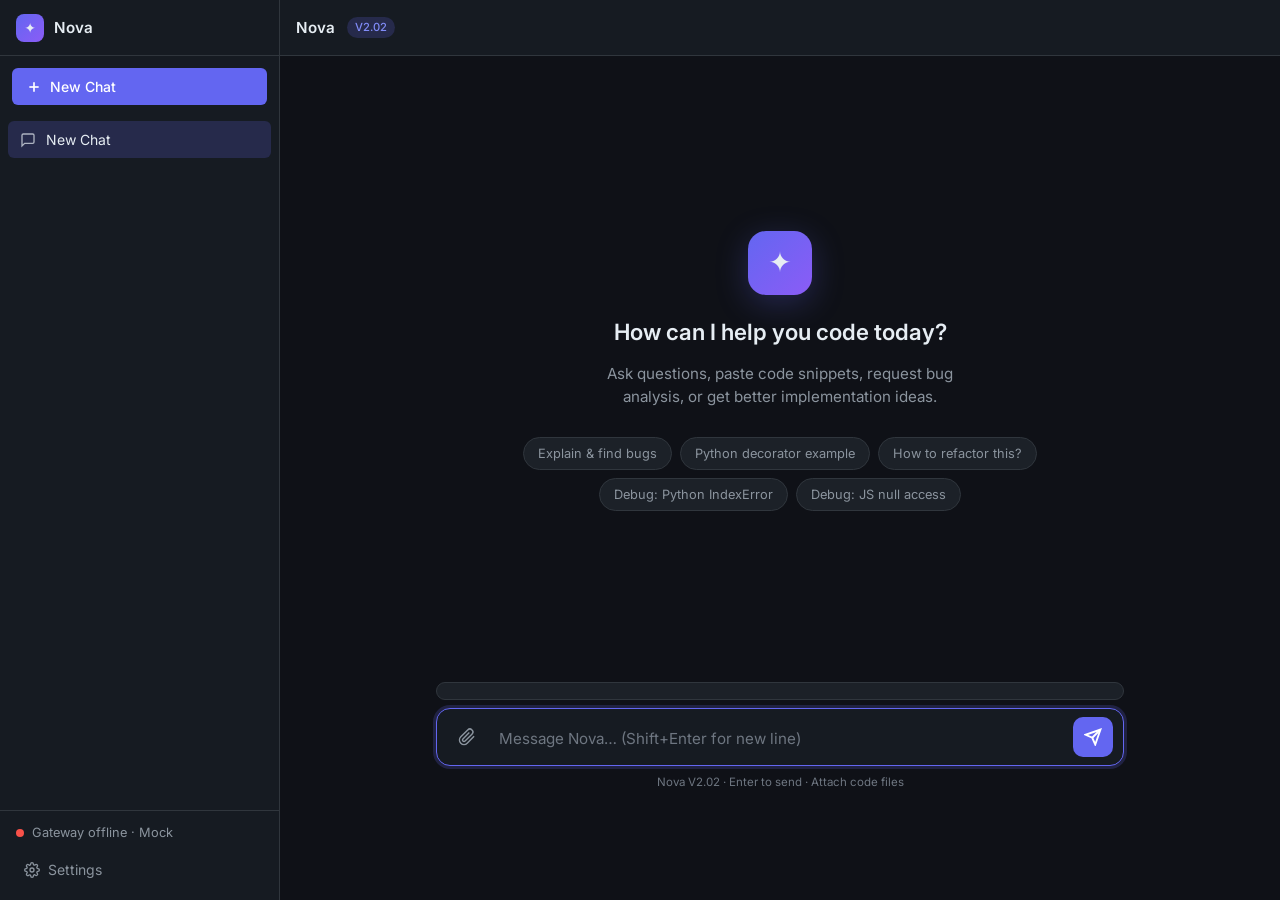
==== personal-coding-ai/index.html @ 7f5fce82 "Add files via upload" ====
<!DOCTYPE html>
<html lang="en" dir="ltr">
<head>
  <meta charset="UTF-8" />
  <meta name="viewport" content="width=device-width, initial-scale=1.0, viewport-fit=cover" />
  <meta name="description" content="Nova – Your personal coding AI assistant" />
  <meta name="theme-color" content="#0f1117" />
  <!-- Prevent stale cached assets after updates -->
  <meta http-equiv="Cache-Control" content="no-cache, no-store, must-revalidate" />
  <meta http-equiv="Pragma" content="no-cache" />
  <meta http-equiv="Expires" content="0" />
  <title>Nova</title>

  <link rel="preconnect" href="https://fonts.googleapis.com" />
  <link rel="preconnect" href="https://fonts.gstatic.com" crossorigin />
  <link href="https://fonts.googleapis.com/css2?family=Inter:wght@400;500;600;700&family=JetBrains+Mono:wght@400;500&display=swap" rel="stylesheet" />

  <link rel="stylesheet" href="css/style.css?v=2.02.1" />
</head>
<body>

  <div id="mobile-overlay" class="mobile-overlay" aria-hidden="true"></div>

  <!-- ========== Sidebar ========== -->
  <aside id="sidebar" class="sidebar" aria-label="Sidebar">
    <div class="sidebar-header">
      <div class="logo">
        <div class="logo-icon" aria-hidden="true">✦</div>
        <span>Nova</span>
      </div>
    </div>

    <button type="button" id="new-chat-btn" class="new-chat-btn">
      <svg width="16" height="16" viewBox="0 0 24 24" fill="none" stroke="currentColor" stroke-width="2.5" aria-hidden="true">
        <line x1="12" y1="5" x2="12" y2="19"/>
        <line x1="5" y1="12" x2="19" y2="12"/>
      </svg>
      New Chat
    </button>

    <div id="conversation-list" class="conversation-list" role="list">
      <!-- Conversations injected by JS -->
    </div>

    <div class="sidebar-footer">
      <div class="status-row">
        <span id="status-dot" class="status-dot online" aria-hidden="true"></span>
        <span id="status-text">Ready</span>
      </div>
      <button type="button" id="settings-btn" class="settings-btn">
        <svg width="16" height="16" viewBox="0 0 24 24" fill="none" stroke="currentColor" stroke-width="2" aria-hidden="true">
          <circle cx="12" cy="12" r="3"/>
          <path d="M19.4 15a1.65 1.65 0 0 0 .33 1.82l.06.06a2 2 0 0 1-2.83 2.83l-.06-.06a1.65 1.65 0 0 0-1.82-.33 1.65 1.65 0 0 0-1 1.51V21a2 2 0 0 1-4 0v-.09A1.65 1.65 0 0 0 9 19.4a1.65 1.65 0 0 0-1.82.33l-.06.06a2 2 0 0 1-2.83-2.83l.06-.06A1.65 1.65 0 0 0 4.68 15a1.65 1.65 0 0 0-1.51-1H3a2 2 0 0 1 0-4h.09A1.65 1.65 0 0 0 4.6 9a1.65 1.65 0 0 0-.33-1.82l-.06-.06a2 2 0 0 1 2.83-2.83l.06.06A1.65 1.65 0 0 0 9 4.68a1.65 1.65 0 0 0 1-1.51V3a2 2 0 0 1 4 0v.09a1.65 1.65 0 0 0 1 1.51 1.65 1.65 0 0 0 1.82-.33l.06-.06a2 2 0 0 1 2.83 2.83l-.06.06A1.65 1.65 0 0 0 19.4 9a1.65 1.65 0 0 0 1.51 1H21a2 2 0 0 1 0 4h-.09a1.65 1.65 0 0 0-1.51 1z"/>
        </svg>
        Settings
      </button>
    </div>
  </aside>

  <!-- ========== Main ========== -->
  <div class="main" id="main-panel">
    <header class="topbar">
      <button type="button" id="sidebar-toggle" class="sidebar-toggle" aria-label="Toggle sidebar">
        <svg width="20" height="20" viewBox="0 0 24 24" fill="none" stroke="currentColor" stroke-width="2" aria-hidden="true">
          <line x1="3" y1="12" x2="21" y2="12"/>
          <line x1="3" y1="6" x2="21" y2="6"/>
          <line x1="3" y1="18" x2="21" y2="18"/>
        </svg>
      </button>
      <span class="topbar-title">Nova</span>
      <span class="topbar-badge" id="version-badge">V2.02</span>
    </header>

    <div id="chat-area" class="chat-area chat-empty">
      <div id="empty-state" class="empty-state">
        <div class="empty-icon" aria-hidden="true">✦</div>
        <h2>How can I help you code today?</h2>
        <p>
          Ask questions, paste code snippets, request bug analysis,
          or get better implementation ideas.
        </p>
        <div class="suggestion-chips">
          <button type="button" class="chip" data-prompt="این تابع رو توضیح بده و اگر باگی داره بگو">Explain &amp; find bugs</button>
          <button type="button" class="chip" data-prompt="یک مثال ساده از decorator در Python بزن">Python decorator example</button>
          <button type="button" class="chip" data-prompt="چطور این کد رو تمیزتر بنویسم؟">How to refactor this?</button>
          <button type="button" class="chip" data-debug-sample="py-indexerror">Debug: Python IndexError</button>
          <button type="button" class="chip" data-debug-sample="js-null-access">Debug: JS null access</button>
        </div>
      </div>

      <div id="messages" class="messages" style="display:none;" role="log" aria-live="polite"></div>
    </div>

    <div class="composer-wrap" id="composer-wrap">
      <div id="attach-preview" class="attach-preview" hidden></div>
      <div id="composer" class="composer">
        <button type="button" id="upload-btn" class="icon-btn" aria-label="Upload file" title="Upload file">
          <svg width="18" height="18" viewBox="0 0 24 24" fill="none" stroke="currentColor" stroke-width="2" aria-hidden="true">
            <path d="M21.44 11.05l-9.19 9.19a6 6 0 0 1-8.49-8.49l9.19-9.19a4 4 0 0 1 5.66 5.66l-9.2 9.19a2 2 0 0 1-2.83-2.83l8.49-8.48"/>
          </svg>
        </button>
        <input type="file" id="file-input" hidden accept=".py,.js,.ts,.tsx,.jsx,.java,.c,.cpp,.h,.cs,.go,.rs,.rb,.php,.html,.css,.json,.yaml,.yml,.xml,.md,.txt,.sql,.sh,.vue,.kt,.swift,.toml" />
        <textarea
          id="message-input"
          rows="1"
          placeholder="Message Nova… (Shift+Enter for new line)"
          maxlength="8000"
          aria-label="Message input"
        ></textarea>
        <button type="button" id="send-btn" class="send-btn" aria-label="Send message">
          <svg width="18" height="18" viewBox="0 0 24 24" fill="none" stroke="currentColor" stroke-width="2.5" aria-hidden="true">
            <line x1="22" y1="2" x2="11" y2="13"/>
            <polygon points="22 2 15 22 11 13 2 9 22 2"/>
          </svg>
        </button>
      </div>
      <div class="composer-hint">
        Nova V2.02 · Enter to send · Attach code files
      </div>
    </div>
  </div>

  <!-- ========== Settings Modal ========== -->
  <div id="settings-modal" class="modal-overlay" role="dialog" aria-modal="true" aria-labelledby="settings-title">
    <div class="modal">
      <div class="modal-header">
        <h3 id="settings-title">Settings</h3>
        <button type="button" id="close-settings" class="modal-close" aria-label="Close settings">
          <svg width="18" height="18" viewBox="0 0 24 24" fill="none" stroke="currentColor" stroke-width="2" aria-hidden="true">
            <line x1="18" y1="6" x2="6" y2="18"/>
            <line x1="6" y1="6" x2="18" y2="18"/>
          </svg>
        </button>
      </div>
      <div class="modal-body">
        <div class="form-group">
          <label for="theme-select">Theme</label>
          <select id="theme-select">
            <option value="dark">Dark</option>
            <option value="light">Light</option>
          </select>
        </div>
        <div class="form-group">
          <label for="gateway-url">Gateway URL</label>
          <input type="text" id="gateway-url" placeholder="http://127.0.0.1:8000" />
        </div>
        <div class="form-group">
          <label>AI Mode</label>
          <input type="text" id="ai-mode-label" value="Nova V2.02" disabled />
        </div>
        <p class="modal-note">
          Run <code>python server.py</code> with AI_API_KEY in .env.
          If the gateway is offline, Nova falls back to local mock automatically.
        </p>
      </div>
    </div>
  </div>

  <script src="js/config.js?v=2.02.1"></script>
  <script src="js/intent.js?v=2.02.1"></script>
  <script src="js/upload.js?v=2.02.1"></script>
  <script src="js/analysis.js?v=2.02.1"></script>
  <script src="js/debugger.js?v=2.02.1"></script>
  <script src="js/ui.js?v=2.02.1"></script>
  <script src="js/chat.js?v=2.02.1"></script>
  <script src="js/app.js?v=2.02.1"></script>

  <script>
    document.querySelectorAll(".chip").forEach((chip) => {
      chip.addEventListener("click", () => {
        const sampleId = chip.getAttribute("data-debug-sample");
        if (sampleId && window.Debugger && Debugger.runSample) {
          const session = Debugger.runSample(sampleId);
          const report = Debugger.formatReport(session);
          const sample = (Debugger.getSamples() || []).find((s) => s.id === sampleId);
          const input = document.getElementById("message-input");
          // Prefer full debug via chat so history is preserved
          if (input && window.Chat) {
            const codeHint = sampleId === "py-indexerror"
              ? "```python\ndef first_item(items):\n    return items[0]\n\nprint(first_item([]))\n```\n\nIndexError: list index out of range"
              : sampleId === "js-null-access"
              ? "```javascript\nfunction getName(user) {\n  return user.name.toUpperCase();\n}\nconsole.log(getName(null));\n```\n\nTypeError: Cannot read properties of null"
              : (chip.dataset.prompt || "Debug this");
            input.value = "این کد باگ داره، تحلیل کن:\n" + codeHint;
            if (typeof UI !== "undefined") UI.autoResizeTextarea();
            Chat.sendMessage(input.value);
          }
          return;
        }
        const input = document.getElementById("message-input");
        if (input) {
          input.value = chip.dataset.prompt || chip.textContent;
          input.focus();
          if (typeof UI !== "undefined") UI.autoResizeTextarea();
        }
      });
    });
  </script>
</body>
</html>
---- personal-coding-ai/css/style.css ----
/* ============================================================
   Nova – V1.0 Styles
   Modern, minimal, coding-assistant aesthetic
   ============================================================ */

:root {
  --bg-primary: #0f1117;
  --bg-secondary: #161b22;
  --bg-tertiary: #1c2128;
  --bg-hover: #21262d;
  --bg-user: #1f6feb22;
  --bg-ai: #161b22;

  --border: #30363d;
  --border-light: #21262d;

  --text-primary: #e6edf3;
  --text-secondary: #8b949e;
  --text-muted: #6e7681;

  --accent: #6366f1;
  --accent-hover: #818cf8;
  --accent-soft: #6366f133;

  --success: #3fb950;
  --danger: #f85149;
  --warning: #d29922;

  --radius: 10px;
  --radius-sm: 6px;
  --sidebar-width: 280px;
  --header-height: 56px;
  --composer-max: 180px;

  --font: "Inter", system-ui, -apple-system, BlinkMacSystemFont, "Segoe UI", sans-serif;
  --font-mono: "JetBrains Mono", "Fira Code", "SF Mono", Consolas, monospace;

  --shadow: 0 4px 24px rgba(0, 0, 0, 0.35);
  --transition: 0.2s ease;
}

/* ---------- Light theme ---------- */
[data-theme="light"] {
  --bg-primary: #f6f8fa;
  --bg-secondary: #ffffff;
  --bg-tertiary: #eef1f5;
  --bg-hover: #e6eaf0;
  --bg-user: #ddf4ff;
  --bg-ai: #ffffff;

  --border: #d0d7de;
  --border-light: #e6eaf0;

  --text-primary: #1f2328;
  --text-secondary: #656d76;
  --text-muted: #8b949e;

  --accent: #6366f1;
  --accent-hover: #4f46e5;
  --accent-soft: #6366f122;

  --success: #1a7f37;
  --danger: #cf222e;
  --warning: #9a6700;

  --shadow: 0 4px 24px rgba(0, 0, 0, 0.08);
}

[data-theme="light"] .code-block {
  background: #f0f3f6;
  border-color: var(--border);
}

[data-theme="light"] .code-block code {
  color: #1f2328;
}

[data-theme="light"] .inline-code {
  background: #eef1f5;
  color: #0550ae;
}

[data-theme="light"] .message-user .message-body {
  border-color: #54aeff66;
}



*,
*::before,
*::after {
  box-sizing: border-box;
  margin: 0;
  padding: 0;
}

html, body {
  height: 100%;
  font-family: var(--font);
  background: var(--bg-primary);
  color: var(--text-primary);
  line-height: 1.55;
  -webkit-font-smoothing: antialiased;
}

body {
  display: flex;
  overflow: hidden;
}

button {
  font-family: inherit;
  cursor: pointer;
  border: none;
  background: none;
  color: inherit;
}

textarea {
  font-family: inherit;
  color: inherit;
  background: transparent;
  border: none;
  outline: none;
  resize: none;
}

/* ---------- Sidebar ---------- */
.sidebar {
  width: var(--sidebar-width);
  min-width: var(--sidebar-width);
  height: 100vh;
  background: var(--bg-secondary);
  border-right: 1px solid var(--border);
  display: flex;
  flex-direction: column;
  transition: transform var(--transition);
  z-index: 40;
}

.sidebar-header {
  height: var(--header-height);
  padding: 0 16px;
  display: flex;
  align-items: center;
  justify-content: space-between;
  border-bottom: 1px solid var(--border);
  flex-shrink: 0;
}

.logo {
  display: flex;
  align-items: center;
  gap: 10px;
  font-weight: 600;
  font-size: 0.95rem;
}

.logo-icon {
  width: 28px;
  height: 28px;
  background: linear-gradient(135deg, #6366f1, #8b5cf6);
  border-radius: 8px;
  display: flex;
  align-items: center;
  justify-content: center;
  font-size: 14px;
}

.new-chat-btn {
  display: flex;
  align-items: center;
  gap: 8px;
  margin: 12px;
  padding: 10px 14px;
  background: var(--accent);
  color: #fff;
  border-radius: var(--radius-sm);
  font-size: 0.875rem;
  font-weight: 500;
  transition: background var(--transition);
}

.new-chat-btn:hover {
  background: var(--accent-hover);
}

.conversation-list {
  flex: 1;
  overflow-y: auto;
  padding: 4px 8px 16px;
}

.conv-empty {
  padding: 16px;
  text-align: center;
  color: var(--text-muted);
  font-size: 0.85rem;
}

.conv-item {
  width: 100%;
  display: flex;
  align-items: center;
  gap: 10px;
  padding: 10px 12px;
  border-radius: var(--radius-sm);
  color: var(--text-secondary);
  font-size: 0.875rem;
  text-align: left;
  transition: background var(--transition), color var(--transition);
  margin-bottom: 2px;
}

.conv-item:hover {
  background: var(--bg-hover);
  color: var(--text-primary);
}

.conv-item.active {
  background: var(--accent-soft);
  color: var(--text-primary);
}

.conv-icon {
  flex-shrink: 0;
  opacity: 0.7;
}

.conv-title {
  overflow: hidden;
  text-overflow: ellipsis;
  white-space: nowrap;
}

.sidebar-footer {
  padding: 12px;
  border-top: 1px solid var(--border);
  flex-shrink: 0;
}

.status-row {
  display: flex;
  align-items: center;
  gap: 8px;
  font-size: 0.8rem;
  color: var(--text-secondary);
  margin-bottom: 8px;
  padding: 0 4px;
}

.status-dot {
  width: 8px;
  height: 8px;
  border-radius: 50%;
  background: var(--text-muted);
}

.status-dot.online {
  background: var(--success);
  box-shadow: 0 0 6px var(--success);
}

.status-dot.offline {
  background: var(--danger);
}

.settings-btn {
  width: 100%;
  display: flex;
  align-items: center;
  gap: 8px;
  padding: 10px 12px;
  border-radius: var(--radius-sm);
  color: var(--text-secondary);
  font-size: 0.875rem;
  transition: background var(--transition);
}

.settings-btn:hover {
  background: var(--bg-hover);
  color: var(--text-primary);
}

/* ---------- Main area ---------- */
.main {
  flex: 1;
  display: flex;
  flex-direction: column;
  height: 100vh;
  min-width: 0;
  background: var(--bg-primary);
}

.topbar {
  height: var(--header-height);
  padding: 0 16px;
  display: flex;
  align-items: center;
  gap: 12px;
  border-bottom: 1px solid var(--border);
  flex-shrink: 0;
  background: var(--bg-secondary);
}

.sidebar-toggle {
  display: none;
  width: 36px;
  height: 36px;
  align-items: center;
  justify-content: center;
  border-radius: var(--radius-sm);
  color: var(--text-secondary);
}

.sidebar-toggle:hover {
  background: var(--bg-hover);
  color: var(--text-primary);
}

.topbar-title {
  font-weight: 600;
  font-size: 0.95rem;
}

.topbar-badge {
  font-size: 0.7rem;
  padding: 2px 8px;
  background: var(--accent-soft);
  color: var(--accent-hover);
  border-radius: 999px;
  font-weight: 500;
}

/* ---------- Chat area ---------- */
.chat-area {
  flex: 1;
  overflow-y: auto;
  padding: 24px 16px;
  scroll-behavior: smooth;
}

.messages {
  max-width: 780px;
  margin: 0 auto;
  display: flex;
  flex-direction: column;
  gap: 20px;
}

/* Empty state */
.empty-state {
  max-width: 520px;
  margin: 10vh auto 0;
  display: flex;
  flex-direction: column;
  align-items: center;
  text-align: center;
  gap: 12px;
  padding: 24px;
}

.empty-icon {
  width: 64px;
  height: 64px;
  background: linear-gradient(135deg, #6366f1, #8b5cf6);
  border-radius: 18px;
  display: flex;
  align-items: center;
  justify-content: center;
  font-size: 28px;
  margin-bottom: 8px;
  box-shadow: 0 8px 32px #6366f144;
}

.empty-state h2 {
  font-size: 1.4rem;
  font-weight: 600;
}

.empty-state p {
  color: var(--text-secondary);
  font-size: 0.95rem;
  max-width: 380px;
}

.suggestion-chips {
  display: flex;
  flex-wrap: wrap;
  gap: 8px;
  justify-content: center;
  margin-top: 16px;
}

.chip {
  padding: 8px 14px;
  background: var(--bg-tertiary);
  border: 1px solid var(--border);
  border-radius: 999px;
  font-size: 0.8rem;
  color: var(--text-secondary);
  transition: all var(--transition);
}

.chip:hover {
  border-color: var(--accent);
  color: var(--text-primary);
  background: var(--accent-soft);
}

/* Messages */
.message {
  display: flex;
  gap: 14px;
  animation: fadeIn 0.25s ease;
}

@keyframes fadeIn {
  from { opacity: 0; transform: translateY(6px); }
  to   { opacity: 1; transform: translateY(0); }
}

.message-avatar {
  width: 32px;
  height: 32px;
  border-radius: 8px;
  display: flex;
  align-items: center;
  justify-content: center;
  font-size: 0.7rem;
  font-weight: 700;
  flex-shrink: 0;
  margin-top: 2px;
}

.message-user .message-avatar {
  background: #1f6feb;
  color: #fff;
}

.message-assistant .message-avatar {
  background: linear-gradient(135deg, #6366f1, #8b5cf6);
  color: #fff;
}

.message-body {
  flex: 1;
  min-width: 0;
  font-size: 0.95rem;
  line-height: 1.65;
  padding-top: 4px;
}

.message-user .message-body {
  background: var(--bg-user);
  border: 1px solid #1f6feb33;
  border-radius: var(--radius);
  padding: 12px 16px;
}

.message-assistant .message-body {
  color: var(--text-primary);
}

/* Code blocks */
.code-block {
  margin: 12px 0;
  background: #0d1117;
  border: 1px solid var(--border);
  border-radius: var(--radius);
  overflow: hidden;
}

.code-header {
  display: flex;
  align-items: center;
  justify-content: space-between;
  padding: 6px 12px;
  background: var(--bg-tertiary);
  border-bottom: 1px solid var(--border);
  font-size: 0.75rem;
  color: var(--text-muted);
}

.code-lang {
  text-transform: uppercase;
  letter-spacing: 0.04em;
}

.copy-btn {
  display: flex;
  align-items: center;
  gap: 4px;
  padding: 4px 8px;
  border-radius: 4px;
  color: var(--text-secondary);
  font-size: 0.75rem;
  transition: background var(--transition), color var(--transition);
}

.copy-btn:hover {
  background: var(--bg-hover);
  color: var(--text-primary);
}

.code-block pre {
  margin: 0;
  padding: 14px 16px;
  overflow-x: auto;
  font-family: var(--font-mono);
  font-size: 0.85rem;
  line-height: 1.55;
}

.code-block code {
  font-family: inherit;
  color: #e6edf3;
}

.inline-code {
  font-family: var(--font-mono);
  font-size: 0.85em;
  background: var(--bg-tertiary);
  border: 1px solid var(--border);
  border-radius: 4px;
  padding: 1px 6px;
  color: #79c0ff;
}

/* Typing indicator */
.typing-indicator {
  display: flex;
  gap: 5px;
  padding: 8px 0;
}

.typing-indicator span {
  width: 7px;
  height: 7px;
  background: var(--text-muted);
  border-radius: 50%;
  animation: bounce 1.2s infinite ease-in-out;
}

.typing-indicator span:nth-child(2) { animation-delay: 0.15s; }
.typing-indicator span:nth-child(3) { animation-delay: 0.3s; }

@keyframes bounce {
  0%, 80%, 100% { transform: scale(0.7); opacity: 0.4; }
  40% { transform: scale(1); opacity: 1; }
}

/* ---------- Composer ---------- */
.composer-wrap {
  padding: 12px 16px 20px;
  flex-shrink: 0;
  background: linear-gradient(transparent, var(--bg-primary) 30%);
}

.composer {
  max-width: 780px;
  margin: 0 auto;
  background: var(--bg-secondary);
  border: 1px solid var(--border);
  border-radius: 14px;
  padding: 10px 12px;
  display: flex;
  align-items: flex-end;
  gap: 8px;
  transition: border-color var(--transition), box-shadow var(--transition);
}

.composer:focus-within {
  border-color: var(--accent);
  box-shadow: 0 0 0 3px var(--accent-soft);
}

#message-input {
  flex: 1;
  min-height: 24px;
  max-height: var(--composer-max);
  padding: 6px 4px;
  font-size: 0.95rem;
  line-height: 1.5;
}

#message-input::placeholder {
  color: var(--text-muted);
}

.send-btn {
  width: 36px;
  height: 36px;
  border-radius: 10px;
  background: var(--accent);
  color: #fff;
  display: flex;
  align-items: center;
  justify-content: center;
  flex-shrink: 0;
  transition: background var(--transition), opacity var(--transition);
}

.send-btn:hover:not(:disabled) {
  background: var(--accent-hover);
}

.send-btn:disabled {
  opacity: 0.45;
  cursor: not-allowed;
}

.composer-hint {
  max-width: 780px;
  margin: 8px auto 0;
  text-align: center;
  font-size: 0.72rem;
  color: var(--text-muted);
}

/* ---------- Modal ---------- */
.modal-overlay {
  position: fixed;
  inset: 0;
  background: rgba(0, 0, 0, 0.6);
  display: none;
  align-items: center;
  justify-content: center;
  z-index: 100;
  padding: 16px;
}

.modal-overlay.open {
  display: flex;
}

.modal {
  background: var(--bg-secondary);
  border: 1px solid var(--border);
  border-radius: 14px;
  width: 100%;
  max-width: 420px;
  box-shadow: var(--shadow);
  overflow: hidden;
}

.modal-header {
  display: flex;
  align-items: center;
  justify-content: space-between;
  padding: 16px 20px;
  border-bottom: 1px solid var(--border);
}

.modal-header h3 {
  font-size: 1rem;
  font-weight: 600;
}

.modal-close {
  width: 32px;
  height: 32px;
  border-radius: 8px;
  display: flex;
  align-items: center;
  justify-content: center;
  color: var(--text-secondary);
}

.modal-close:hover {
  background: var(--bg-hover);
  color: var(--text-primary);
}

.modal-body {
  padding: 20px;
}

.form-group {
  margin-bottom: 16px;
}

.form-group label {
  display: block;
  font-size: 0.8rem;
  color: var(--text-secondary);
  margin-bottom: 6px;
}

.form-group select,
.form-group input {
  width: 100%;
  padding: 10px 12px;
  background: var(--bg-tertiary);
  border: 1px solid var(--border);
  border-radius: var(--radius-sm);
  color: var(--text-primary);
  font-size: 0.9rem;
  outline: none;
}

.form-group select:focus,
.form-group input:focus {
  border-color: var(--accent);
}

.modal-note {
  font-size: 0.8rem;
  color: var(--text-muted);
  line-height: 1.5;
  margin-top: 8px;
}

/* ---------- Mobile overlay ---------- */
.mobile-overlay {
  display: none;
  position: fixed;
  inset: 0;
  background: rgba(0, 0, 0, 0.5);
  z-index: 30;
}

.mobile-overlay.visible {
  display: block;
}

/* ---------- Responsive ---------- */
@media (max-width: 767px) {
  .sidebar {
    position: fixed;
    left: 0;
    top: 0;
    bottom: 0;
    width: min(var(--sidebar-width), 85vw);
    min-width: 0;
    max-width: 320px;
    transform: translateX(-105%);
    transition: transform 0.25s ease;
    z-index: 50;
    box-shadow: none;
  }

  .sidebar.open {
    transform: translateX(0);
    box-shadow: 8px 0 32px rgba(0, 0, 0, 0.45);
  }

  .sidebar-toggle {
    display: flex;
  }

  .main {
    width: 100%;
    max-width: 100vw;
  }

  .chat-area {
    padding: 16px 12px;
  }

  .message {
    gap: 10px;
  }

  .empty-state {
    margin-top: 6vh;
  }

  body.sidebar-open {
    overflow: hidden;
  }
}

@media (min-width: 768px) {
  .sidebar {
    position: relative;
    transform: none !important;
    box-shadow: none !important;
  }

  .mobile-overlay {
    display: none !important;
  }
}

/* Scrollbar */
::-webkit-scrollbar {
  width: 6px;
  height: 6px;
}
::-webkit-scrollbar-track {
  background: transparent;
}
::-webkit-scrollbar-thumb {
  background: var(--border);
  border-radius: 3px;
}
::-webkit-scrollbar-thumb:hover {
  background: var(--text-muted);
}


/* ---------- Extra responsive safeguards ---------- */
html {
  overflow-x: hidden;
}

body {
  max-width: 100vw;
}

.main {
  overflow-x: hidden;
}

.code-block pre {
  max-width: 100%;
  word-break: normal;
  overflow-wrap: normal;
  white-space: pre;
}

.message-body {
  overflow-wrap: anywhere;
  word-break: break-word;
}

.message-body img,
.message-body pre,
.message-body table {
  max-width: 100%;
}

.composer-wrap {
  width: 100%;
}

@media (max-width: 480px) {
  .sidebar {
    width: min(var(--sidebar-width), 100vw);
    min-width: 0;
  }

  .empty-state {
    padding: 16px 12px;
    margin-top: 4vh;
  }

  .empty-state h2 {
    font-size: 1.15rem;
  }

  .suggestion-chips {
    flex-direction: column;
    align-items: stretch;
  }

  .chip {
    text-align: center;
  }

  .composer {
    border-radius: 12px;
  }

  .topbar-title {
    font-size: 0.9rem;
  }

  .message {
    gap: 8px;
  }

  .message-avatar {
    width: 28px;
    height: 28px;
    font-size: 0.65rem;
  }
}

@media (max-width: 360px) {
  .composer-hint {
    font-size: 0.65rem;
  }
}

/* ========== Nova V2.02 – Empty centered composer + Upload + Mobile ========== */

.main {
  display: flex;
  flex-direction: column;
  min-height: 0;
  height: 100%;
  max-height: 100dvh;
  overflow: hidden;
}

.chat-area {
  flex: 1 1 auto;
  min-height: 0;
  overflow-y: auto;
  overflow-x: hidden;
  -webkit-overflow-scrolling: touch;
}

/* Empty conversation: center empty-state + composer in main space */
.main.is-empty {
  justify-content: stretch;
}

.main.is-empty .chat-area {
  display: flex;
  flex-direction: column;
  justify-content: center;
  align-items: center;
  flex: 1 1 auto;
}

.main.is-empty .empty-state {
  margin: 0 auto;
  max-width: 560px;
  width: 100%;
  padding: 12px 16px 8px;
}

.main.is-empty .composer-wrap {
  position: relative;
  width: min(720px, 100%);
  margin: 0 auto 12vh;
  padding: 0 16px;
  background: transparent;
  border-top: none;
  flex-shrink: 0;
}

.main.is-empty .composer-hint {
  text-align: center;
}

/* Active chat: composer pinned bottom */
.main:not(.is-empty) .composer-wrap {
  flex-shrink: 0;
  position: sticky;
  bottom: 0;
  padding: 10px 16px calc(10px + env(safe-area-inset-bottom, 0px));
  background: linear-gradient(transparent, var(--bg-primary) 28%);
  border-top: 1px solid var(--border-light);
  width: 100%;
  max-width: 100%;
  box-sizing: border-box;
}

.composer {
  display: flex;
  align-items: flex-end;
  gap: 8px;
  width: 100%;
  max-width: 800px;
  margin: 0 auto;
  padding: 8px 10px;
  background: var(--bg-secondary);
  border: 1px solid var(--border);
  border-radius: 14px;
  box-sizing: border-box;
}

.composer textarea {
  flex: 1 1 auto;
  min-width: 0;
  max-height: var(--composer-max);
  resize: none;
  border: none;
  outline: none;
  background: transparent;
  color: var(--text-primary);
  font: inherit;
  line-height: 1.45;
  padding: 8px 4px;
}

.icon-btn,
.send-btn {
  flex: 0 0 auto;
  width: 40px;
  height: 40px;
  min-width: 40px;
  min-height: 40px;
  display: inline-flex;
  align-items: center;
  justify-content: center;
  border: none;
  border-radius: 10px;
  cursor: pointer;
  background: transparent;
  color: var(--text-secondary);
  transition: background var(--transition), color var(--transition);
}

.icon-btn:hover {
  background: var(--bg-hover);
  color: var(--text-primary);
}

.send-btn {
  background: var(--accent);
  color: #fff;
}

.send-btn:hover {
  background: var(--accent-hover);
}

.send-btn:disabled,
.icon-btn:disabled {
  opacity: 0.45;
  cursor: not-allowed;
}

.attach-preview {
  max-width: 800px;
  margin: 0 auto 8px;
  padding: 8px 12px;
  display: flex;
  align-items: center;
  gap: 10px;
  background: var(--bg-tertiary);
  border: 1px solid var(--border);
  border-radius: 10px;
  font-size: 0.85rem;
  color: var(--text-secondary);
  box-sizing: border-box;
}

.attach-preview .attach-name {
  color: var(--text-primary);
  font-weight: 500;
  overflow: hidden;
  text-overflow: ellipsis;
  white-space: nowrap;
  max-width: 50vw;
}

.attach-preview .attach-meta {
  color: var(--text-muted);
  font-size: 0.75rem;
  white-space: nowrap;
}

.attach-preview .attach-remove {
  margin-left: auto;
  border: none;
  background: transparent;
  color: var(--danger);
  cursor: pointer;
  font-size: 1.1rem;
  line-height: 1;
  padding: 4px 8px;
  min-width: 36px;
  min-height: 36px;
}

.messages {
  padding: 16px;
  padding-bottom: 8px;
  max-width: 860px;
  margin: 0 auto;
  width: 100%;
  box-sizing: border-box;
}

.code-block {
  max-width: 100%;
  overflow-x: auto;
  -webkit-overflow-scrolling: touch;
}

/* Mobile layout hardening */
@media (max-width: 767px) {
  html, body {
    height: 100%;
    height: 100dvh;
    overflow: hidden;
  }

  .app-shell,
  body > .sidebar,
  .main {
    max-width: 100vw;
  }

  .main {
    width: 100%;
    min-width: 0;
  }

  .topbar {
    padding-left: 8px;
    padding-right: 8px;
  }

  .main.is-empty .composer-wrap {
    margin-bottom: max(24px, env(safe-area-inset-bottom));
    padding: 0 12px;
  }

  .main:not(.is-empty) .composer-wrap {
    padding-left: 10px;
    padding-right: 10px;
  }

  .composer {
    border-radius: 12px;
    gap: 6px;
  }

  .icon-btn,
  .send-btn {
    width: 44px;
    height: 44px;
    min-width: 44px;
    min-height: 44px;
  }

  .message {
    padding-left: 0;
    padding-right: 0;
  }

  .message-body {
    max-width: calc(100vw - 72px);
  }
}

@media (max-width: 480px) {
  .empty-state h2 {
    font-size: 1.2rem;
  }
  .empty-state p {
    font-size: 0.9rem;
  }
  .attach-preview .attach-name {
    max-width: 40vw;
  }
}
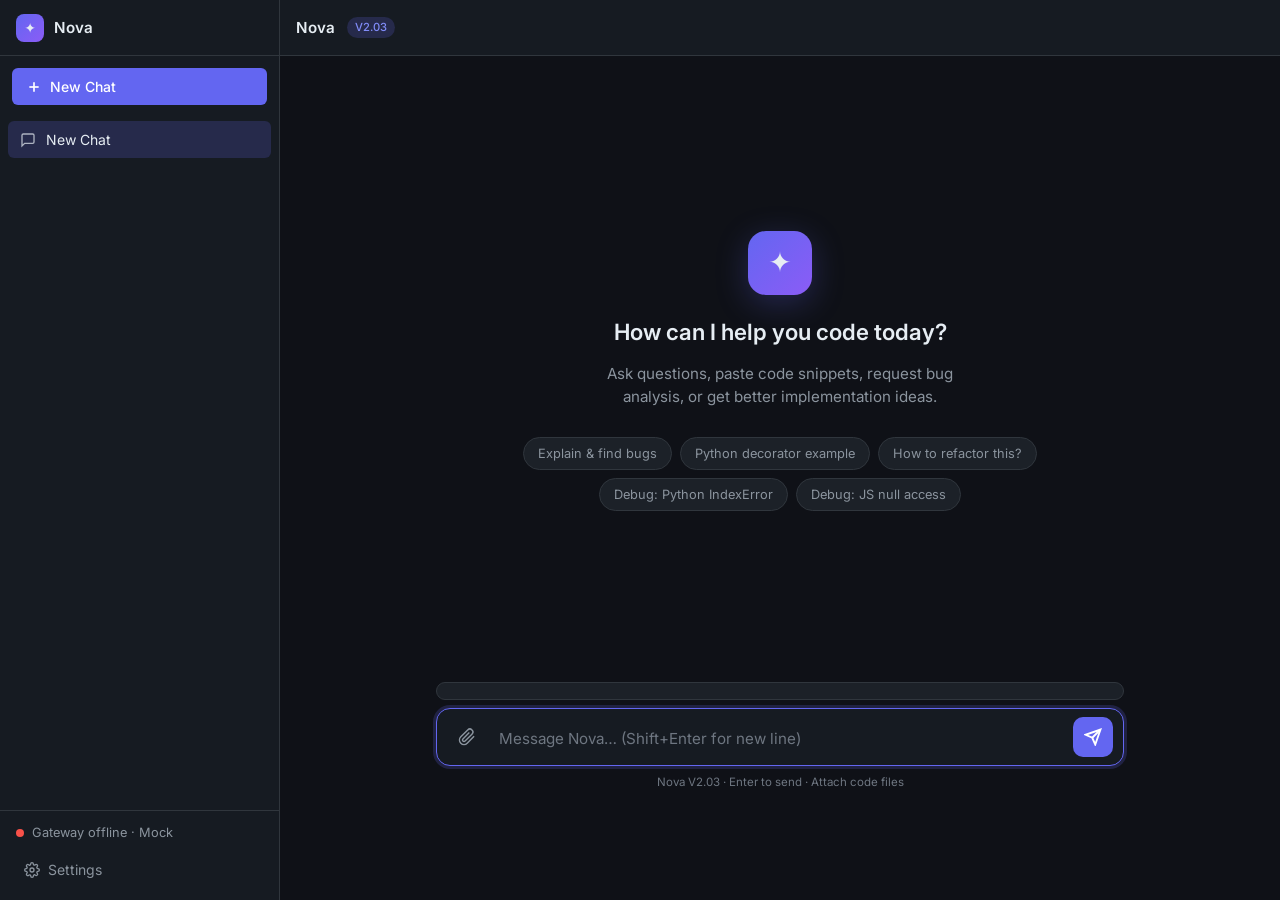
==== commit 3a19a26b: "Add files via upload" ====
--- a/personal-coding-ai/index.html
+++ b/personal-coding-ai/index.html
@@ -15,7 +15,7 @@
   <link rel="preconnect" href="https://fonts.gstatic.com" crossorigin />
   <link href="https://fonts.googleapis.com/css2?family=Inter:wght@400;500;600;700&family=JetBrains+Mono:wght@400;500&display=swap" rel="stylesheet" />
 
-  <link rel="stylesheet" href="css/style.css?v=2.02.1" />
+  <link rel="stylesheet" href="css/style.css?v=2.03" />
 </head>
 <body>
 
@@ -68,7 +68,7 @@
         </svg>
       </button>
       <span class="topbar-title">Nova</span>
-      <span class="topbar-badge" id="version-badge">V2.02</span>
+      <span class="topbar-badge" id="version-badge">V2.03</span>
     </header>
 
     <div id="chat-area" class="chat-area chat-empty">
@@ -115,7 +115,7 @@
         </button>
       </div>
       <div class="composer-hint">
-        Nova V2.02 · Enter to send · Attach code files
+        Nova V2.03 · Enter to send · Attach code files
       </div>
     </div>
   </div>
@@ -146,7 +146,7 @@
         </div>
         <div class="form-group">
           <label>AI Mode</label>
-          <input type="text" id="ai-mode-label" value="Nova V2.02" disabled />
+          <input type="text" id="ai-mode-label" value="Nova V2.03" disabled />
         </div>
         <p class="modal-note">
           Run <code>python server.py</code> with AI_API_KEY in .env.
@@ -156,14 +156,14 @@
     </div>
   </div>
 
-  <script src="js/config.js?v=2.02.1"></script>
-  <script src="js/intent.js?v=2.02.1"></script>
-  <script src="js/upload.js?v=2.02.1"></script>
-  <script src="js/analysis.js?v=2.02.1"></script>
-  <script src="js/debugger.js?v=2.02.1"></script>
-  <script src="js/ui.js?v=2.02.1"></script>
-  <script src="js/chat.js?v=2.02.1"></script>
-  <script src="js/app.js?v=2.02.1"></script>
+  <script src="js/config.js?v=2.03"></script>
+  <script src="js/intent.js?v=2.03"></script>
+  <script src="js/upload.js?v=2.03"></script>
+  <script src="js/analysis.js?v=2.03"></script>
+  <script src="js/debugger.js?v=2.03"></script>
+  <script src="js/ui.js?v=2.03"></script>
+  <script src="js/chat.js?v=2.03"></script>
+  <script src="js/app.js?v=2.03"></script>
 
   <script>
     document.querySelectorAll(".chip").forEach((chip) => {
--- a/personal-coding-ai/css/style.css
+++ b/personal-coding-ai/css/style.css
@@ -1142,3 +1142,142 @@
     max-width: 40vw;
   }
 }
+
+
+/* ========== V2.02 Mobile shell fix (final overrides) ========== */
+@media (max-width: 767px) {
+  html, body {
+    width: 100%;
+    max-width: 100%;
+    height: 100%;
+    height: 100dvh;
+    overflow: hidden;
+    position: relative;
+  }
+
+  body {
+    display: block; /* avoid flex gap from off-canvas sidebar */
+  }
+
+  .mobile-overlay {
+    z-index: 90;
+  }
+  .mobile-overlay.visible {
+    display: block !important;
+  }
+
+  .sidebar {
+    position: fixed !important;
+    left: 0;
+    top: 0;
+    bottom: 0;
+    width: min(280px, 86vw) !important;
+    min-width: 0 !important;
+    max-width: 320px;
+    height: 100% !important;
+    height: 100dvh !important;
+    transform: translate3d(-100%, 0, 0) !important;
+    transition: transform 0.25s ease !important;
+    z-index: 100 !important;
+    border-right: 1px solid var(--border);
+    visibility: visible;
+  }
+
+  .sidebar.open {
+    transform: translate3d(0, 0, 0) !important;
+    box-shadow: 8px 0 32px rgba(0, 0, 0, 0.5);
+  }
+
+  .main {
+    position: relative;
+    width: 100% !important;
+    max-width: 100% !important;
+    min-width: 0 !important;
+    height: 100% !important;
+    height: 100dvh !important;
+    margin: 0 !important;
+    left: 0 !important;
+    display: flex;
+    flex-direction: column;
+    overflow: hidden;
+  }
+
+  .topbar {
+    flex-shrink: 0;
+    width: 100%;
+    box-sizing: border-box;
+    padding-left: max(8px, env(safe-area-inset-left));
+    padding-right: max(8px, env(safe-area-inset-right));
+  }
+
+  .sidebar-toggle {
+    display: inline-flex !important;
+    align-items: center;
+    justify-content: center;
+    width: 44px !important;
+    height: 44px !important;
+    min-width: 44px;
+    min-height: 44px;
+    flex-shrink: 0;
+    z-index: 5;
+    color: var(--text-primary);
+  }
+
+  .chat-area {
+    flex: 1 1 auto;
+    min-height: 0;
+    width: 100%;
+    max-width: 100%;
+    overflow-x: hidden;
+    overflow-y: auto;
+    padding-left: 12px;
+    padding-right: 12px;
+    box-sizing: border-box;
+  }
+
+  .composer-wrap {
+    width: 100%;
+    max-width: 100%;
+    box-sizing: border-box;
+    padding-left: max(10px, env(safe-area-inset-left));
+    padding-right: max(10px, env(safe-area-inset-right));
+    padding-bottom: max(10px, env(safe-area-inset-bottom));
+  }
+
+  .composer {
+    width: 100%;
+    max-width: 100%;
+    box-sizing: border-box;
+  }
+
+  .messages {
+    width: 100%;
+    max-width: 100%;
+    box-sizing: border-box;
+    padding-left: 4px;
+    padding-right: 4px;
+  }
+
+  .message-body {
+    max-width: calc(100vw - 64px) !important;
+  }
+
+  .code-block {
+    max-width: 100%;
+    overflow-x: auto;
+  }
+}
+
+@media (min-width: 768px) {
+  body {
+    display: flex;
+  }
+  .sidebar-toggle {
+    display: none !important;
+  }
+  .sidebar {
+    position: relative !important;
+    transform: none !important;
+    visibility: visible !important;
+  }
+}
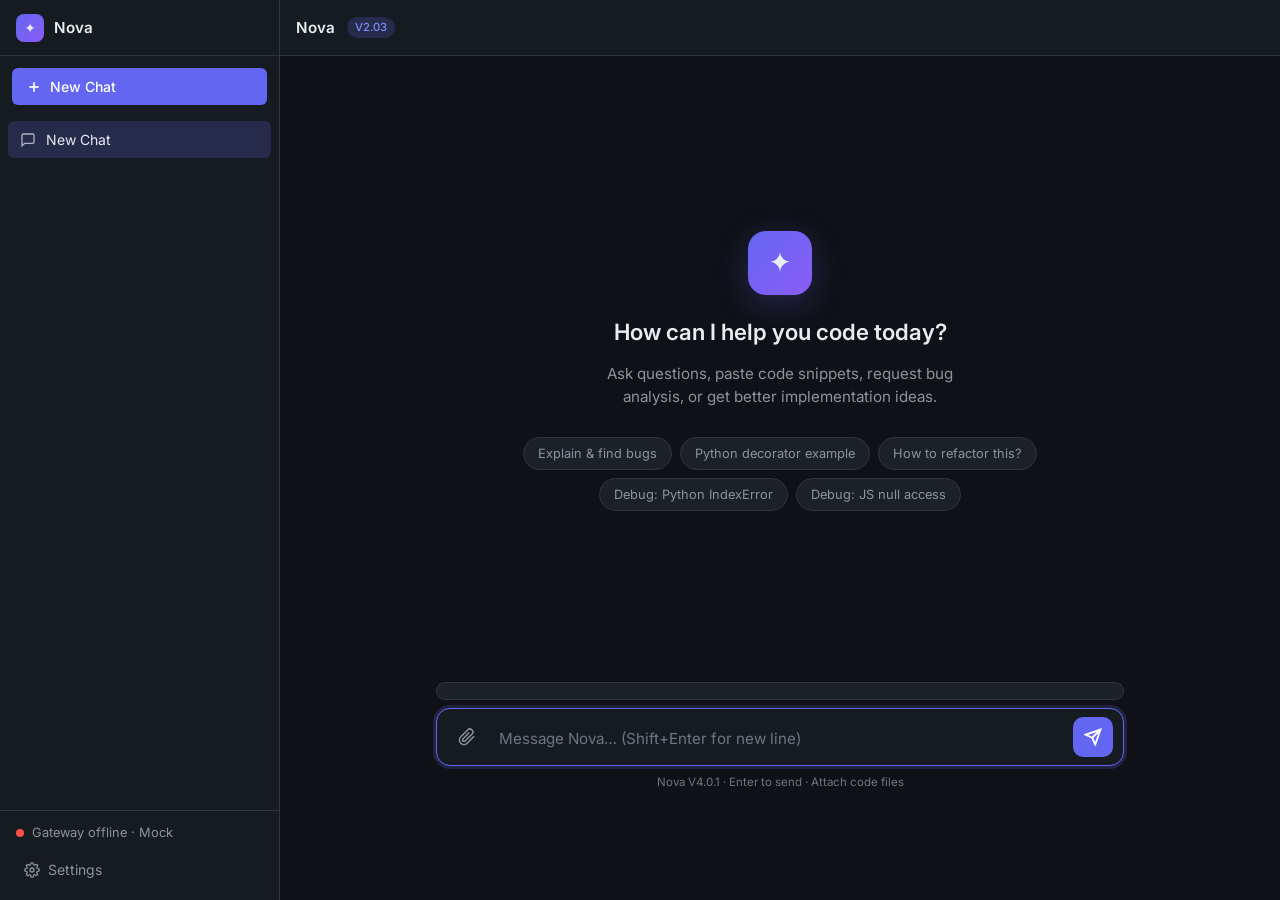
==== commit fe61f872: "Add files via upload" ====
--- a/personal-coding-ai/index.html
+++ b/personal-coding-ai/index.html
@@ -15,7 +15,7 @@
   <link rel="preconnect" href="https://fonts.gstatic.com" crossorigin />
   <link href="https://fonts.googleapis.com/css2?family=Inter:wght@400;500;600;700&family=JetBrains+Mono:wght@400;500&display=swap" rel="stylesheet" />
 
-  <link rel="stylesheet" href="css/style.css?v=2.03" />
+  <link rel="stylesheet" href="css/style.css?v=4.0.1" />
 </head>
 <body>
 
@@ -68,7 +68,7 @@
         </svg>
       </button>
       <span class="topbar-title">Nova</span>
-      <span class="topbar-badge" id="version-badge">V2.03</span>
+      <span class="topbar-badge" id="version-badge">V4.0.1</span>
     </header>
 
     <div id="chat-area" class="chat-area chat-empty">
@@ -115,7 +115,7 @@
         </button>
       </div>
       <div class="composer-hint">
-        Nova V2.03 · Enter to send · Attach code files
+        Nova V4.0.1 · Enter to send · Attach code files
       </div>
     </div>
   </div>
@@ -146,7 +146,7 @@
         </div>
         <div class="form-group">
           <label>AI Mode</label>
-          <input type="text" id="ai-mode-label" value="Nova V2.03" disabled />
+          <input type="text" id="ai-mode-label" value="Nova V4.0.1" disabled />
         </div>
         <p class="modal-note">
           Run <code>python server.py</code> with AI_API_KEY in .env.
@@ -156,14 +156,15 @@
     </div>
   </div>
 
-  <script src="js/config.js?v=2.03"></script>
-  <script src="js/intent.js?v=2.03"></script>
-  <script src="js/upload.js?v=2.03"></script>
-  <script src="js/analysis.js?v=2.03"></script>
-  <script src="js/debugger.js?v=2.03"></script>
-  <script src="js/ui.js?v=2.03"></script>
-  <script src="js/chat.js?v=2.03"></script>
-  <script src="js/app.js?v=2.03"></script>
+  <script src="js/config.js?v=4.0.1"></script>
+  <script src="js/knowledge.js?v=4.0.1"></script>
+  <script src="js/intent.js?v=4.0.1"></script>
+  <script src="js/upload.js?v=4.0.1"></script>
+  <script src="js/analysis.js?v=4.0.1"></script>
+  <script src="js/debugger.js?v=4.0.1"></script>
+  <script src="js/ui.js?v=4.0.1"></script>
+  <script src="js/chat.js?v=4.0.1"></script>
+  <script src="js/app.js?v=4.0.1"></script>
 
   <script>
     document.querySelectorAll(".chip").forEach((chip) => {
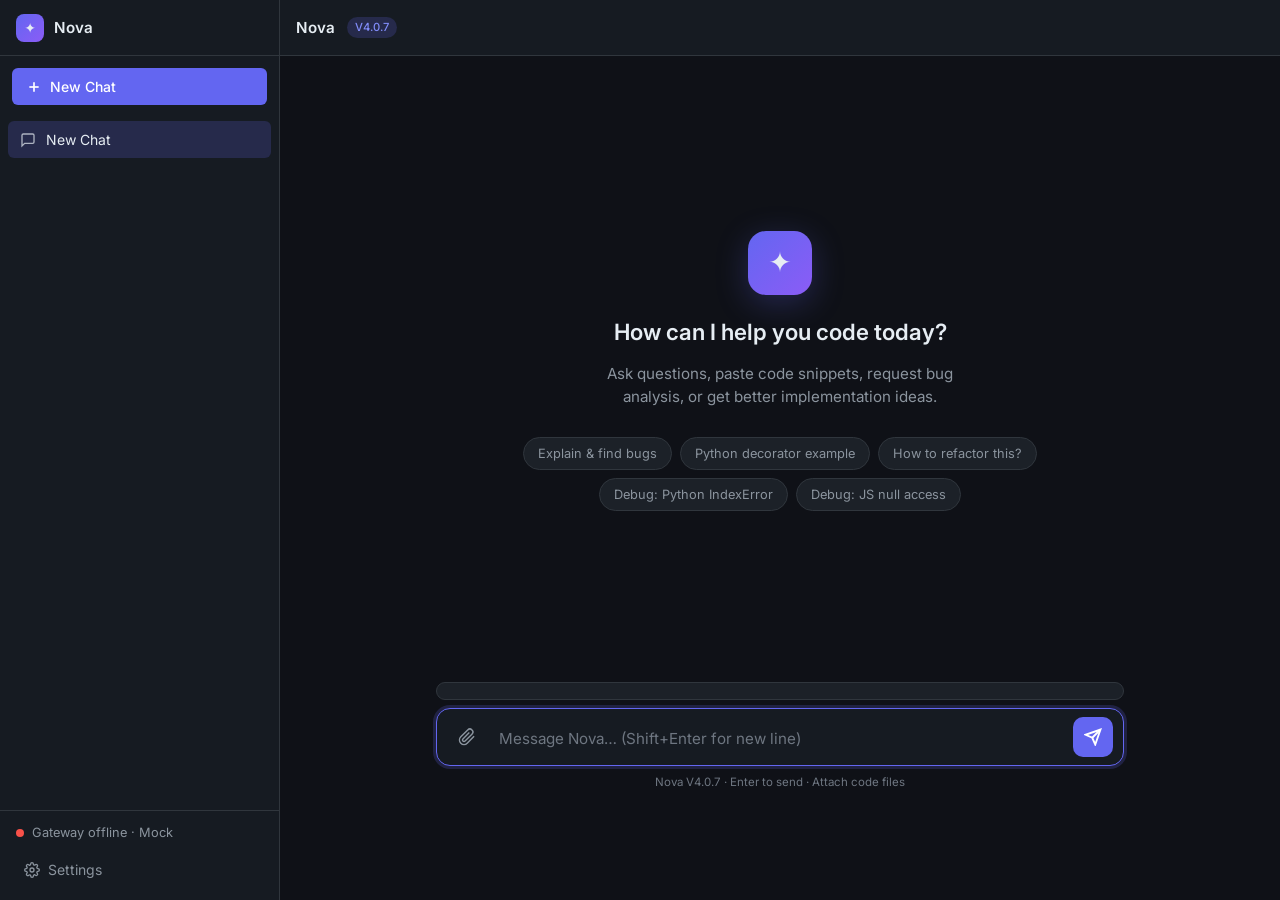
==== commit aa168d8a: "Add files via upload" ====
--- a/personal-coding-ai/index.html
+++ b/personal-coding-ai/index.html
@@ -15,7 +15,7 @@
   <link rel="preconnect" href="https://fonts.gstatic.com" crossorigin />
   <link href="https://fonts.googleapis.com/css2?family=Inter:wght@400;500;600;700&family=JetBrains+Mono:wght@400;500&display=swap" rel="stylesheet" />
 
-  <link rel="stylesheet" href="css/style.css?v=4.0.1" />
+  <link rel="stylesheet" href="css/style.css?v=4.0.7" />
 </head>
 <body>
 
@@ -68,7 +68,7 @@
         </svg>
       </button>
       <span class="topbar-title">Nova</span>
-      <span class="topbar-badge" id="version-badge">V4.0.1</span>
+      <span class="topbar-badge" id="version-badge">V4.0.7</span>
     </header>
 
     <div id="chat-area" class="chat-area chat-empty">
@@ -115,7 +115,7 @@
         </button>
       </div>
       <div class="composer-hint">
-        Nova V4.0.1 · Enter to send · Attach code files
+        Nova V4.0.7 · Enter to send · Attach code files
       </div>
     </div>
   </div>
@@ -146,7 +146,7 @@
         </div>
         <div class="form-group">
           <label>AI Mode</label>
-          <input type="text" id="ai-mode-label" value="Nova V4.0.1" disabled />
+          <input type="text" id="ai-mode-label" value="Nova V4.0.7" disabled />
         </div>
         <p class="modal-note">
           Run <code>python server.py</code> with AI_API_KEY in .env.
@@ -156,15 +156,15 @@
     </div>
   </div>
 
-  <script src="js/config.js?v=4.0.1"></script>
-  <script src="js/knowledge.js?v=4.0.1"></script>
-  <script src="js/intent.js?v=4.0.1"></script>
-  <script src="js/upload.js?v=4.0.1"></script>
-  <script src="js/analysis.js?v=4.0.1"></script>
-  <script src="js/debugger.js?v=4.0.1"></script>
-  <script src="js/ui.js?v=4.0.1"></script>
-  <script src="js/chat.js?v=4.0.1"></script>
-  <script src="js/app.js?v=4.0.1"></script>
+  <script src="js/config.js?v=4.0.7"></script>
+  <script src="js/knowledge.js?v=4.0.7"></script>
+  <script src="js/intent.js?v=4.0.7"></script>
+  <script src="js/upload.js?v=4.0.7"></script>
+  <script src="js/analysis.js?v=4.0.7"></script>
+  <script src="js/debugger.js?v=4.0.7"></script>
+  <script src="js/ui.js?v=4.0.7"></script>
+  <script src="js/chat.js?v=4.0.7"></script>
+  <script src="js/app.js?v=4.0.7"></script>
 
   <script>
     document.querySelectorAll(".chip").forEach((chip) => {
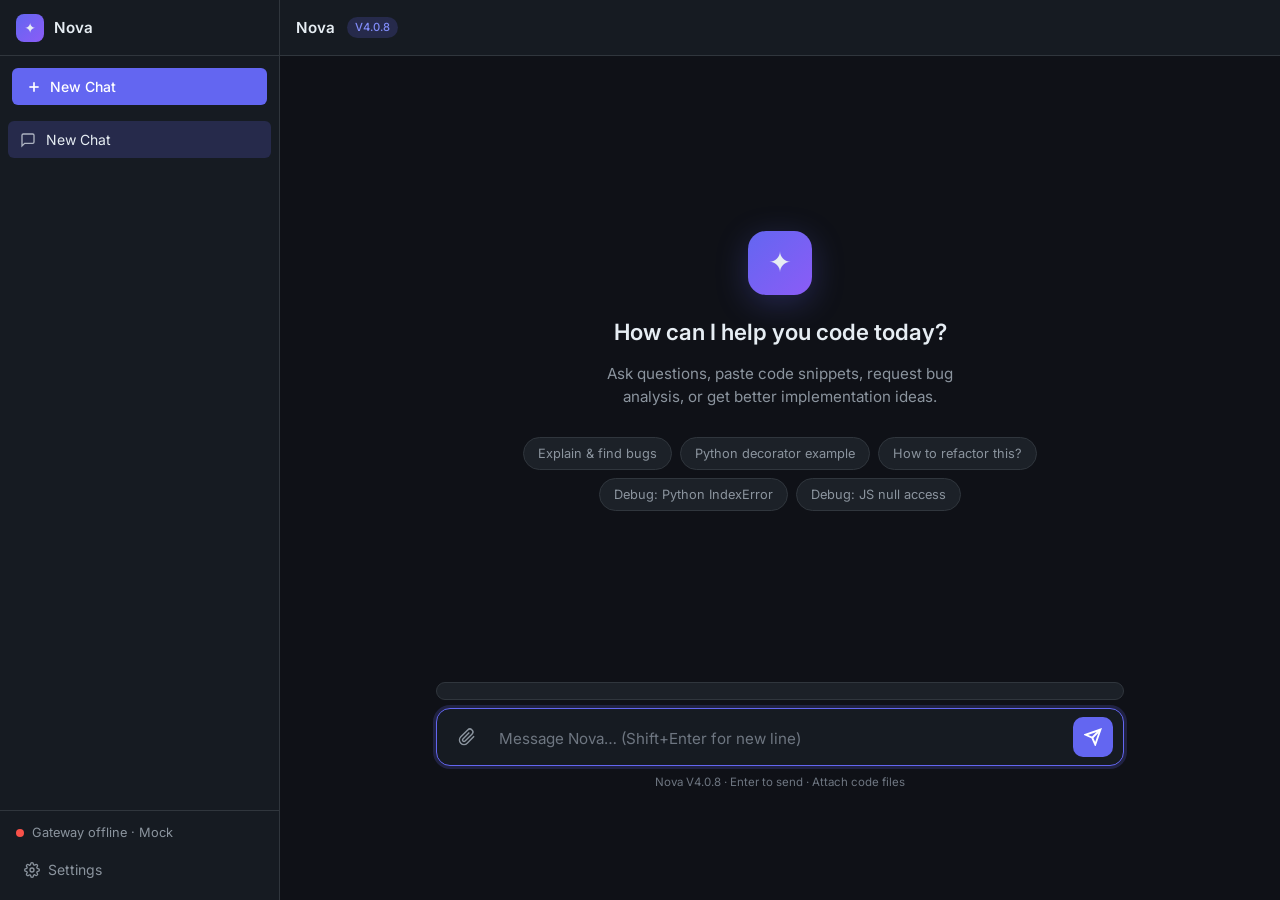
==== commit 0322ae7a: "Add files via upload" ====
--- a/personal-coding-ai/index.html
+++ b/personal-coding-ai/index.html
@@ -15,7 +15,7 @@
   <link rel="preconnect" href="https://fonts.gstatic.com" crossorigin />
   <link href="https://fonts.googleapis.com/css2?family=Inter:wght@400;500;600;700&family=JetBrains+Mono:wght@400;500&display=swap" rel="stylesheet" />
 
-  <link rel="stylesheet" href="css/style.css?v=4.0.7" />
+  <link rel="stylesheet" href="css/style.css?v=4.0.8" />
 </head>
 <body>
 
@@ -68,7 +68,7 @@
         </svg>
       </button>
       <span class="topbar-title">Nova</span>
-      <span class="topbar-badge" id="version-badge">V4.0.7</span>
+      <span class="topbar-badge" id="version-badge">V4.0.8</span>
     </header>
 
     <div id="chat-area" class="chat-area chat-empty">
@@ -115,7 +115,7 @@
         </button>
       </div>
       <div class="composer-hint">
-        Nova V4.0.7 · Enter to send · Attach code files
+        Nova V4.0.8 · Enter to send · Attach code files
       </div>
     </div>
   </div>
@@ -146,7 +146,7 @@
         </div>
         <div class="form-group">
           <label>AI Mode</label>
-          <input type="text" id="ai-mode-label" value="Nova V4.0.7" disabled />
+          <input type="text" id="ai-mode-label" value="Nova V4.0.8" disabled />
         </div>
         <p class="modal-note">
           Run <code>python server.py</code> with AI_API_KEY in .env.
@@ -156,15 +156,15 @@
     </div>
   </div>
 
-  <script src="js/config.js?v=4.0.7"></script>
-  <script src="js/knowledge.js?v=4.0.7"></script>
-  <script src="js/intent.js?v=4.0.7"></script>
-  <script src="js/upload.js?v=4.0.7"></script>
-  <script src="js/analysis.js?v=4.0.7"></script>
-  <script src="js/debugger.js?v=4.0.7"></script>
-  <script src="js/ui.js?v=4.0.7"></script>
-  <script src="js/chat.js?v=4.0.7"></script>
-  <script src="js/app.js?v=4.0.7"></script>
+  <script src="js/config.js?v=4.0.8"></script>
+  <script src="js/knowledge.js?v=4.0.8"></script>
+  <script src="js/intent.js?v=4.0.8"></script>
+  <script src="js/upload.js?v=4.0.8"></script>
+  <script src="js/analysis.js?v=4.0.8"></script>
+  <script src="js/debugger.js?v=4.0.8"></script>
+  <script src="js/ui.js?v=4.0.8"></script>
+  <script src="js/chat.js?v=4.0.8"></script>
+  <script src="js/app.js?v=4.0.8"></script>
 
   <script>
     document.querySelectorAll(".chip").forEach((chip) => {
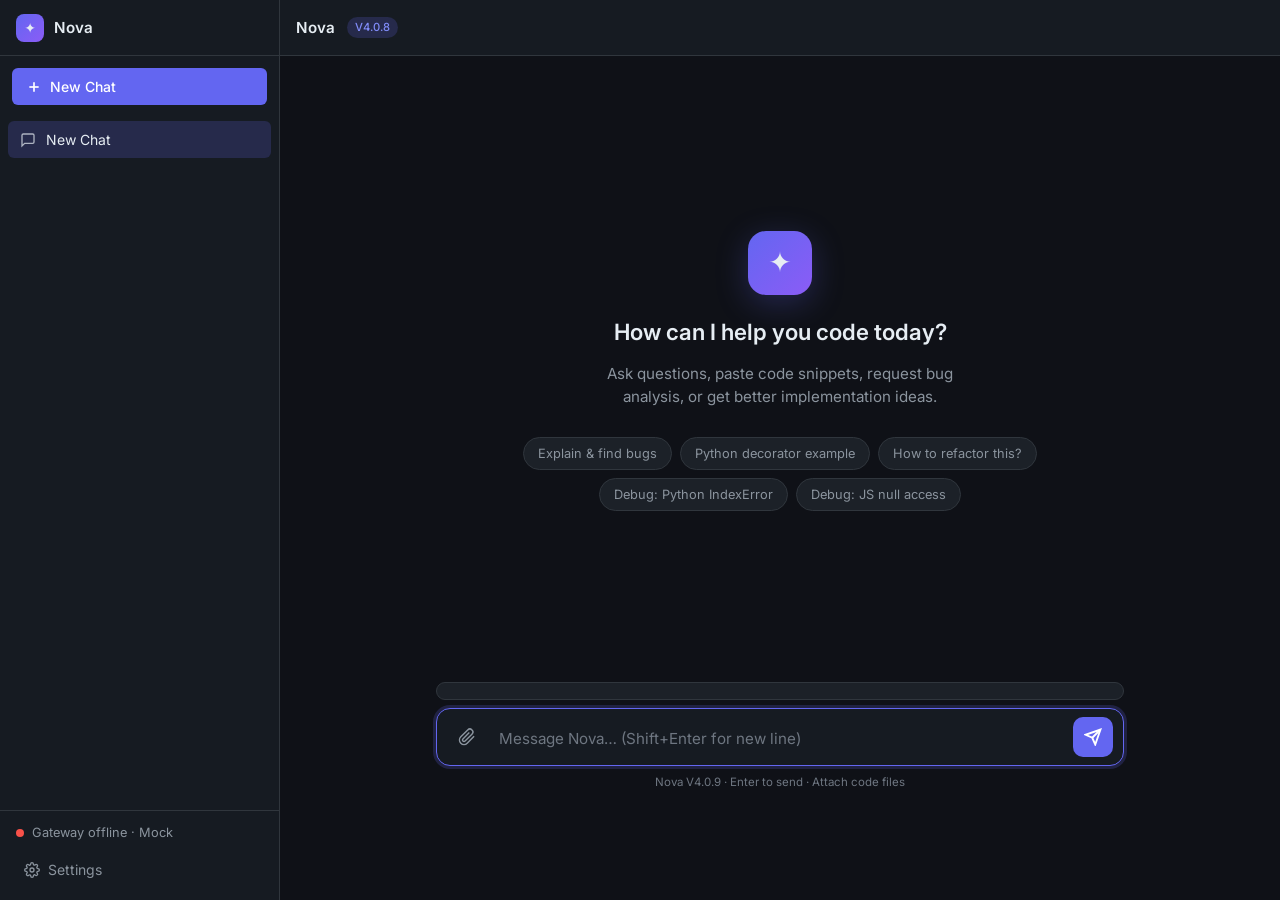
==== commit eae500d6: "Add files via upload" ====
--- a/personal-coding-ai/index.html
+++ b/personal-coding-ai/index.html
@@ -15,7 +15,7 @@
   <link rel="preconnect" href="https://fonts.gstatic.com" crossorigin />
   <link href="https://fonts.googleapis.com/css2?family=Inter:wght@400;500;600;700&family=JetBrains+Mono:wght@400;500&display=swap" rel="stylesheet" />
 
-  <link rel="stylesheet" href="css/style.css?v=4.0.8" />
+  <link rel="stylesheet" href="css/style.css?v=4.0.9" />
 </head>
 <body>
 
@@ -68,7 +68,7 @@
         </svg>
       </button>
       <span class="topbar-title">Nova</span>
-      <span class="topbar-badge" id="version-badge">V4.0.8</span>
+      <span class="topbar-badge" id="version-badge">V4.0.9</span>
     </header>
 
     <div id="chat-area" class="chat-area chat-empty">
@@ -115,7 +115,7 @@
         </button>
       </div>
       <div class="composer-hint">
-        Nova V4.0.8 · Enter to send · Attach code files
+        Nova V4.0.9 · Enter to send · Attach code files
       </div>
     </div>
   </div>
@@ -146,7 +146,7 @@
         </div>
         <div class="form-group">
           <label>AI Mode</label>
-          <input type="text" id="ai-mode-label" value="Nova V4.0.8" disabled />
+          <input type="text" id="ai-mode-label" value="Nova V4.0.9" disabled />
         </div>
         <p class="modal-note">
           Run <code>python server.py</code> with AI_API_KEY in .env.
@@ -156,15 +156,16 @@
     </div>
   </div>
 
-  <script src="js/config.js?v=4.0.8"></script>
-  <script src="js/knowledge.js?v=4.0.8"></script>
-  <script src="js/intent.js?v=4.0.8"></script>
-  <script src="js/upload.js?v=4.0.8"></script>
-  <script src="js/analysis.js?v=4.0.8"></script>
-  <script src="js/debugger.js?v=4.0.8"></script>
-  <script src="js/ui.js?v=4.0.8"></script>
-  <script src="js/chat.js?v=4.0.8"></script>
-  <script src="js/app.js?v=4.0.8"></script>
+  <script src="js/config.js?v=4.0.9"></script>
+  <script src="js/langctx.js?v=4.0.9"></script>
+  <script src="js/knowledge.js?v=4.0.9"></script>
+  <script src="js/intent.js?v=4.0.9"></script>
+  <script src="js/upload.js?v=4.0.9"></script>
+  <script src="js/analysis.js?v=4.0.9"></script>
+  <script src="js/debugger.js?v=4.0.9"></script>
+  <script src="js/ui.js?v=4.0.9"></script>
+  <script src="js/chat.js?v=4.0.9"></script>
+  <script src="js/app.js?v=4.0.9"></script>
 
   <script>
     document.querySelectorAll(".chip").forEach((chip) => {
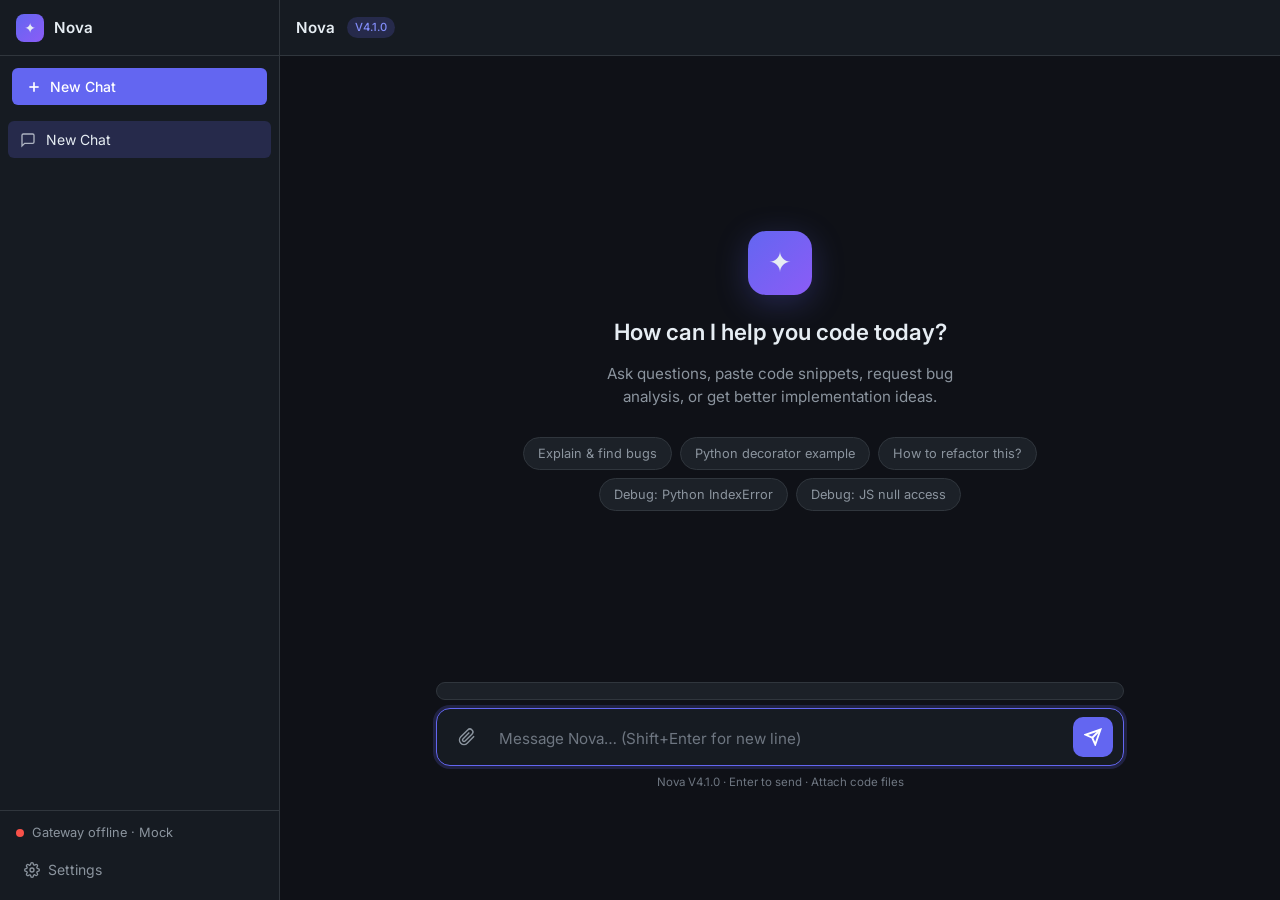
==== commit ce7a8d56: "Add files via upload" ====
--- a/personal-coding-ai/index.html
+++ b/personal-coding-ai/index.html
@@ -15,7 +15,7 @@
   <link rel="preconnect" href="https://fonts.gstatic.com" crossorigin />
   <link href="https://fonts.googleapis.com/css2?family=Inter:wght@400;500;600;700&family=JetBrains+Mono:wght@400;500&display=swap" rel="stylesheet" />
 
-  <link rel="stylesheet" href="css/style.css?v=4.0.9" />
+  <link rel="stylesheet" href="css/style.css?v=4.1.0" />
 </head>
 <body>
 
@@ -68,7 +68,7 @@
         </svg>
       </button>
       <span class="topbar-title">Nova</span>
-      <span class="topbar-badge" id="version-badge">V4.0.9</span>
+      <span class="topbar-badge" id="version-badge">V4.1.0</span>
     </header>
 
     <div id="chat-area" class="chat-area chat-empty">
@@ -115,7 +115,7 @@
         </button>
       </div>
       <div class="composer-hint">
-        Nova V4.0.9 · Enter to send · Attach code files
+        Nova V4.1.0 · Enter to send · Attach code files
       </div>
     </div>
   </div>
@@ -146,7 +146,7 @@
         </div>
         <div class="form-group">
           <label>AI Mode</label>
-          <input type="text" id="ai-mode-label" value="Nova V4.0.9" disabled />
+          <input type="text" id="ai-mode-label" value="Nova V4.1.0" disabled />
         </div>
         <p class="modal-note">
           Run <code>python server.py</code> with AI_API_KEY in .env.
@@ -156,16 +156,16 @@
     </div>
   </div>
 
-  <script src="js/config.js?v=4.0.9"></script>
-  <script src="js/langctx.js?v=4.0.9"></script>
-  <script src="js/knowledge.js?v=4.0.9"></script>
-  <script src="js/intent.js?v=4.0.9"></script>
-  <script src="js/upload.js?v=4.0.9"></script>
-  <script src="js/analysis.js?v=4.0.9"></script>
-  <script src="js/debugger.js?v=4.0.9"></script>
-  <script src="js/ui.js?v=4.0.9"></script>
-  <script src="js/chat.js?v=4.0.9"></script>
-  <script src="js/app.js?v=4.0.9"></script>
+  <script src="js/config.js?v=4.1.0"></script>
+  <script src="js/langctx.js?v=4.1.0"></script>
+  <script src="js/knowledge.js?v=4.1.0"></script>
+  <script src="js/intent.js?v=4.1.0"></script>
+  <script src="js/upload.js?v=4.1.0"></script>
+  <script src="js/analysis.js?v=4.1.0"></script>
+  <script src="js/debugger.js?v=4.1.0"></script>
+  <script src="js/ui.js?v=4.1.0"></script>
+  <script src="js/chat.js?v=4.1.0"></script>
+  <script src="js/app.js?v=4.1.0"></script>
 
   <script>
     document.querySelectorAll(".chip").forEach((chip) => {
